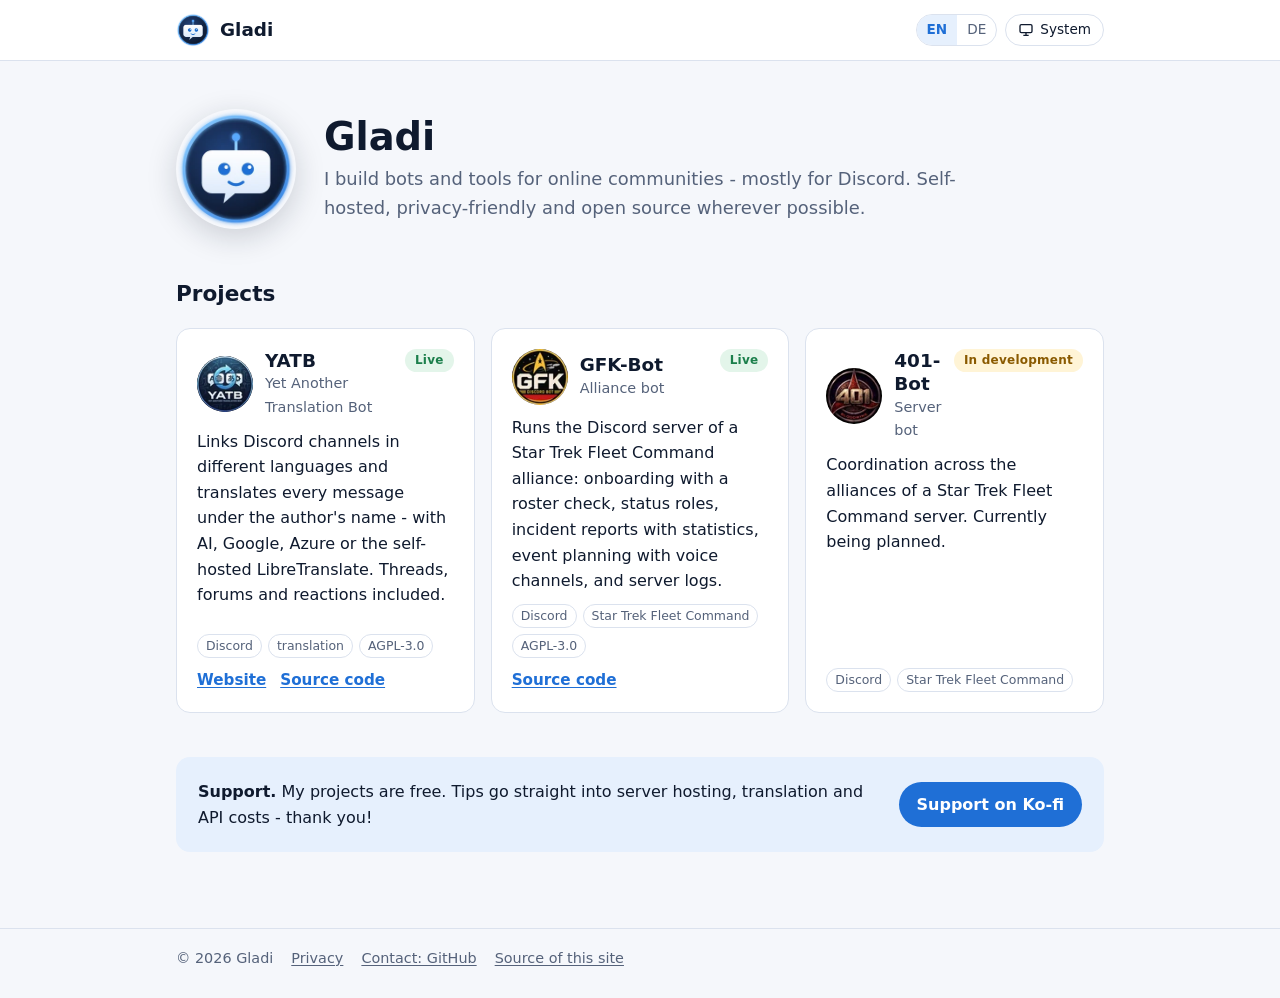
==== public/en/index.html @ 64b03253 "feat: personal website gladi.de Static site in English and German with project cards, support link, " ====
<!doctype html>
<html lang="en" data-theme-labels="{&quot;title&quot;: &quot;Theme&quot;, &quot;system&quot;: &quot;System&quot;, &quot;light&quot;: &quot;Light&quot;, &quot;dark&quot;: &quot;Dark&quot;}">
<head>
<meta charset="utf-8">
<meta name="viewport" content="width=device-width, initial-scale=1">
<meta name="color-scheme" content="light dark">
<title>Gladi - bots and tools for online communities</title>
<meta name="description" content="Gladi builds bots and tools for online communities, mostly for Discord: YATB, GFK-Bot and more.">
<meta name="robots" content="noindex, nofollow">
<link rel="canonical" href="https://gladi.de/en/">
<link rel="alternate" hreflang="en" href="https://gladi.de/en/"><link rel="alternate" hreflang="de" href="https://gladi.de/de/">
<link rel="icon" href="/static/img/favicon.ico" sizes="any">
<link rel="icon" href="/static/img/logo.svg" type="image/svg+xml">
<link rel="apple-touch-icon" href="/static/img/apple-touch-icon.png">
<link rel="stylesheet" href="/static/style.css">
<script src="/static/theme.js"></script>
</head>
<body>
<header class="top"><div class="wrap">
  <a class="brand" href="/en/"><img src="/static/img/logo-256.webp" alt="" width="34" height="34">Gladi</a>
  <div class="tools">
    <nav class="lang" aria-label="Language"><span aria-current="true">EN</span><a href="/de/" hreflang="de" lang="de">DE</a></nav>
    <button class="theme-toggle" type="button" hidden></button>
  </div>
</div></header>
<main><div class="wrap">
<section class="hero">
  <img src="/static/img/logo-256.webp" alt="Gladi" width="120" height="120">
  <div><h1>Gladi</h1><p>I build bots and tools for online communities - mostly for Discord. Self-hosted, privacy-friendly and open source wherever possible.</p></div>
</section>
<section id="projects">
  <h2>Projects</h2>
  <div class="projects">
<article class="card">
  <div class="card-head"><img class="icon" src="/static/img/project-yatb-64.webp" srcset="/static/img/project-yatb-64.webp 1x, /static/img/project-yatb-128.webp 2x" alt="" width="56" height="56"><div><h3>YATB</h3><div class="sub">Yet Another Translation Bot</div></div>
    <span class="badge live">Live</span></div>
  <p>Links Discord channels in different languages and translates every message under the author&#x27;s name - with AI, Google, Azure or the self-hosted LibreTranslate. Threads, forums and reactions included.</p>
  <div class="tags"><span>Discord</span><span>translation</span><span>AGPL-3.0</span></div>
  <div class="links"><a href="https://yatb.gladi.de">Website</a><a href="https://github.com/Gladi/yatb">Source code</a></div>
</article>
<article class="card">
  <div class="card-head"><img class="icon" src="/static/img/project-gfk-bot-64.webp" srcset="/static/img/project-gfk-bot-64.webp 1x, /static/img/project-gfk-bot-128.webp 2x" alt="" width="56" height="56"><div><h3>GFK-Bot</h3><div class="sub">Alliance bot</div></div>
    <span class="badge live">Live</span></div>
  <p>Runs the Discord server of a Star Trek Fleet Command alliance: onboarding with a roster check, status roles, incident reports with statistics, event planning with voice channels, and server logs.</p>
  <div class="tags"><span>Discord</span><span>Star Trek Fleet Command</span><span>AGPL-3.0</span></div>
  <div class="links"><a href="https://github.com/Gladi/gfk-bot">Source code</a></div>
</article>
<article class="card">
  <div class="card-head"><img class="icon" src="/static/img/project-401-bot-64.webp" srcset="/static/img/project-401-bot-64.webp 1x, /static/img/project-401-bot-128.webp 2x" alt="" width="56" height="56"><div><h3>401-Bot</h3><div class="sub">Server bot</div></div>
    <span class="badge wip">In development</span></div>
  <p>Coordination across the alliances of a Star Trek Fleet Command server. Currently being planned.</p>
  <div class="tags"><span>Discord</span><span>Star Trek Fleet Command</span></div>
  
</article>
  </div>
</section>
<section id="support" class="support">
  <p><strong>Support.</strong> My projects are free. Tips go straight into server hosting, translation and API costs - thank you!</p>
  <a class="button" href="https://ko-fi.com/gladi099">Support on Ko-fi</a>
</section>
</div></main>
<footer><div class="wrap">
  <span>© 2026 Gladi</span>
  <a href="/en/privacy/">Privacy</a>
  <a href="https://github.com/Gladi">Contact: GitHub</a>
  <a href="https://github.com/Gladi/gladi.de">Source of this site</a>
</div></footer>
</body>
</html>
---- static/style.css ----
/* gladi.de - Farben wie yatb.gladi.de; hell/dunkel nach System, per Schalter festlegbar (data-theme am <html>) */
:root {
  --bg: #f5f7fb;
  --surface: #ffffff;
  --text: #0f1a2e;
  --muted: #55627a;
  --border: #dbe2ee;
  --accent: #1f6fd6;
  --accent-soft: #e6f0fd;
  --live: #1b7f4b;
  --live-soft: #e3f5ea;
  --wip: #8a5a00;
  --wip-soft: #fff4d6;
  --radius: 14px;
  --max: 960px;
  --font: system-ui, -apple-system, "Segoe UI", Roboto, "Helvetica Neue", Arial, "Noto Sans", sans-serif;
  color-scheme: light;
}
@media (prefers-color-scheme: dark) {
  :root:not([data-theme="light"]) {
    --bg: #0b1220;
    --surface: #121c30;
    --text: #e6edf7;
    --muted: #9eabc2;
    --border: #24324d;
    --accent: #5aa9ff;
    --accent-soft: #15284a;
    --live: #5fd39a;
    --live-soft: #123224;
    --wip: #ffd27a;
    --wip-soft: #3a2d08;
    color-scheme: dark;
  }
}
:root[data-theme="dark"] {
  --bg: #0b1220;
  --surface: #121c30;
  --text: #e6edf7;
  --muted: #9eabc2;
  --border: #24324d;
  --accent: #5aa9ff;
  --accent-soft: #15284a;
  --live: #5fd39a;
  --live-soft: #123224;
  --wip: #ffd27a;
  --wip-soft: #3a2d08;
  color-scheme: dark;
}

* { box-sizing: border-box; }
html { -webkit-text-size-adjust: 100%; }
body {
  margin: 0;
  background: var(--bg);
  color: var(--text);
  font: 16px/1.6 var(--font);
}
a { color: var(--accent); text-underline-offset: 2px; }
a:focus-visible, button:focus-visible { outline: 2px solid var(--accent); outline-offset: 2px; border-radius: 6px; }
.wrap { max-width: var(--max); margin: 0 auto; padding: 0 16px; }

/* Kopf */
header.top { border-bottom: 1px solid var(--border); background: var(--surface); }
header.top .wrap { display: flex; align-items: center; gap: 12px; min-height: 60px; flex-wrap: wrap; }
.brand { display: flex; align-items: center; gap: 10px; color: var(--text); text-decoration: none; font-weight: 700;
         font-size: 1.15rem; margin-right: auto; }
.brand img { width: 34px; height: 34px; border-radius: 50%; }
.tools { display: flex; align-items: center; gap: 8px; }
.lang { display: flex; border: 1px solid var(--border); border-radius: 999px; overflow: hidden; }
.lang a, .lang span { padding: 4px 10px; font-size: .85rem; text-decoration: none; color: var(--muted); }
.lang span { background: var(--accent-soft); color: var(--accent); font-weight: 600; }
.theme-toggle { display: inline-flex; align-items: center; gap: 6px; border: 1px solid var(--border);
                background: transparent; color: var(--text); border-radius: 999px; padding: 4px 12px;
                font: inherit; font-size: .85rem; cursor: pointer; }
.theme-toggle:hover { background: var(--accent-soft); }
.theme-toggle svg { width: 16px; height: 16px; }

/* Inhalt */
main { padding: 48px 0 32px; }
.hero { display: flex; align-items: center; gap: 28px; margin-bottom: 48px; }
.hero img { width: 120px; height: 120px; border-radius: 50%; flex: none; box-shadow: 0 8px 30px rgba(15, 26, 46, .18); }
.hero h1 { margin: 0 0 6px; font-size: 2.4rem; line-height: 1.15; }
.hero p { margin: 0; color: var(--muted); font-size: 1.12rem; max-width: 640px; }
h2 { font-size: 1.35rem; margin: 0 0 16px; }
section { margin-bottom: 44px; }

.projects { display: grid; grid-template-columns: repeat(auto-fit, minmax(260px, 1fr)); gap: 16px; }
.card { background: var(--surface); border: 1px solid var(--border); border-radius: var(--radius); padding: 20px;
        display: flex; flex-direction: column; gap: 10px; }
.card-head { display: flex; align-items: center; gap: 12px; }
.card-head > div { flex: 1; min-width: 0; }
.card-head .icon { width: 56px; height: 56px; border-radius: 50%; flex: none; background: #0b1220; }
.card h3 { margin: 0; font-size: 1.15rem; line-height: 1.3; }
.card .sub { color: var(--muted); font-size: .9rem; }
.card p { margin: 0; flex: 1; }
.badge { align-self: flex-start; flex: none; font-size: .75rem; font-weight: 700; letter-spacing: .02em; padding: 2px 10px;
         border-radius: 999px; }
.badge.live { color: var(--live); background: var(--live-soft); }
.badge.wip { color: var(--wip); background: var(--wip-soft); }
.tags { display: flex; flex-wrap: wrap; gap: 6px; }
.tags span { font-size: .78rem; color: var(--muted); border: 1px solid var(--border); border-radius: 999px; padding: 1px 8px; }
.links { display: flex; flex-wrap: wrap; gap: 14px; font-weight: 600; font-size: .95rem; }

.support { background: var(--accent-soft); border-radius: var(--radius); padding: 22px; display: flex;
           align-items: center; gap: 18px; flex-wrap: wrap; }
.support p { margin: 0; flex: 1; min-width: 220px; }
.button { display: inline-block; background: var(--accent); color: #fff; text-decoration: none; font-weight: 700;
          padding: 10px 18px; border-radius: 999px; }
:root[data-theme="dark"] .button { color: #0b1220; }
@media (prefers-color-scheme: dark) { :root:not([data-theme="light"]) .button { color: #0b1220; } }

/* Textseiten (Datenschutz) */
.prose { max-width: 720px; }
.prose h1 { font-size: 2rem; margin-top: 0; }
.prose h2 { margin-top: 32px; }
.note { color: var(--muted); font-size: .9rem; }

footer { border-top: 1px solid var(--border); color: var(--muted); font-size: .9rem; }
footer .wrap { display: flex; flex-wrap: wrap; gap: 8px 18px; padding-top: 18px; padding-bottom: 28px; }
footer a { color: var(--muted); }

@media (max-width: 560px) {
  main { padding-top: 28px; }
  .hero { flex-direction: column; align-items: flex-start; gap: 16px; }
  .hero img { width: 88px; height: 88px; }
  .hero h1 { font-size: 2rem; }
  .theme-toggle .label { display: none; }
}
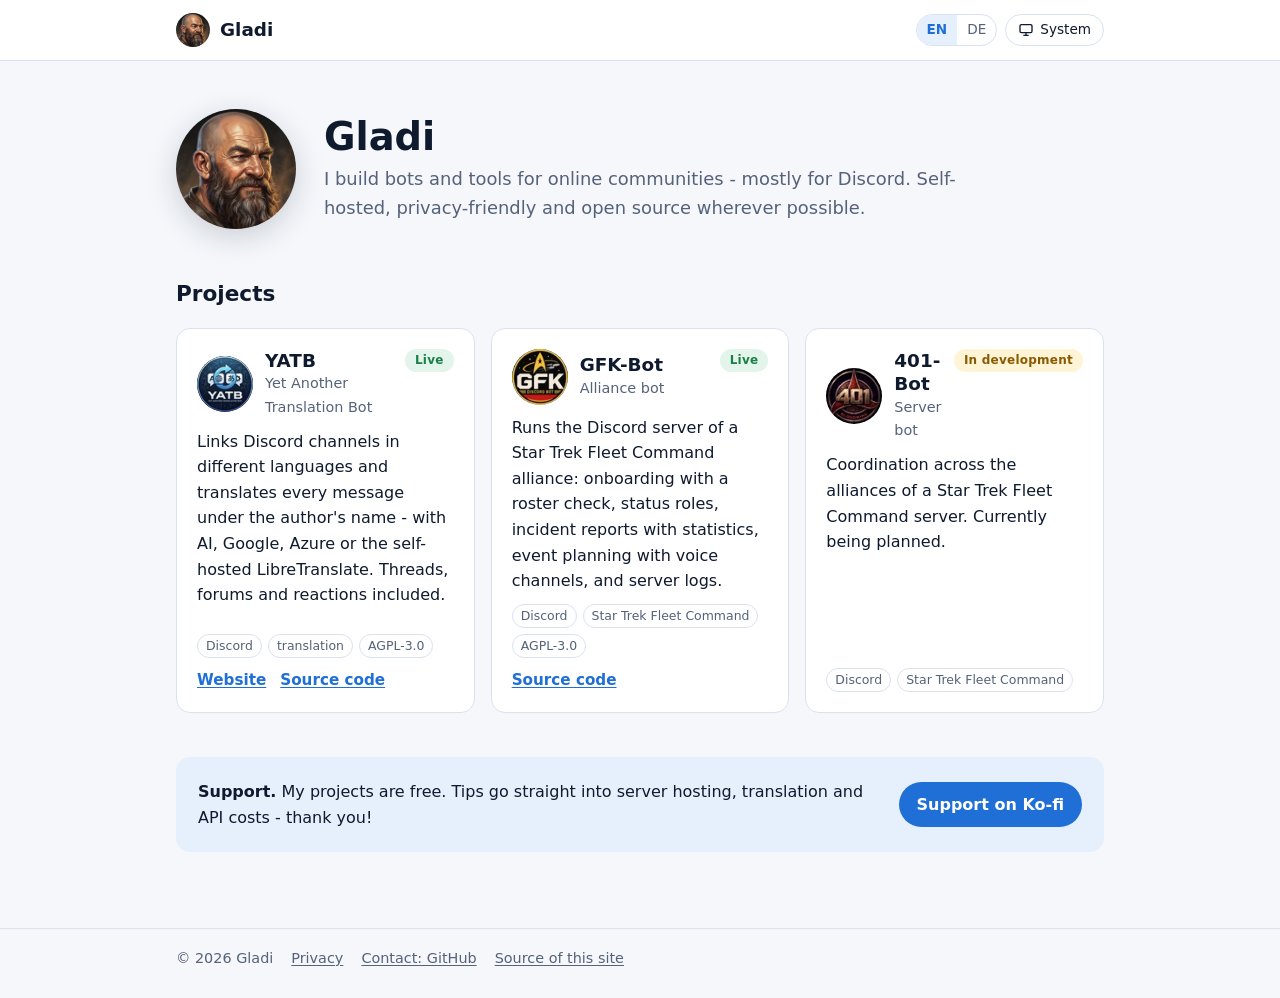
==== commit 3513fb3e: "feat: own fantasy avatar in header and hero Co-Authored-By: Claude Opus 5.5 <noreply@anthropic.com>" ====
--- a/public/en/index.html
+++ b/public/en/index.html
@@ -17,7 +17,7 @@
 </head>
 <body>
 <header class="top"><div class="wrap">
-  <a class="brand" href="/en/"><img src="/static/img/logo-256.webp" alt="" width="34" height="34">Gladi</a>
+  <a class="brand" href="/en/"><img src="/static/img/avatar-96.webp" alt="" width="34" height="34">Gladi</a>
   <div class="tools">
     <nav class="lang" aria-label="Language"><span aria-current="true">EN</span><a href="/de/" hreflang="de" lang="de">DE</a></nav>
     <button class="theme-toggle" type="button" hidden></button>
@@ -25,7 +25,8 @@
 </div></header>
 <main><div class="wrap">
 <section class="hero">
-  <img src="/static/img/logo-256.webp" alt="Gladi" width="120" height="120">
+  <img src="/static/img/avatar-256.webp" srcset="/static/img/avatar-256.webp 1x, /static/img/avatar-512.webp 2x"
+       alt="Gladi" width="120" height="120">
   <div><h1>Gladi</h1><p>I build bots and tools for online communities - mostly for Discord. Self-hosted, privacy-friendly and open source wherever possible.</p></div>
 </section>
 <section id="projects">
